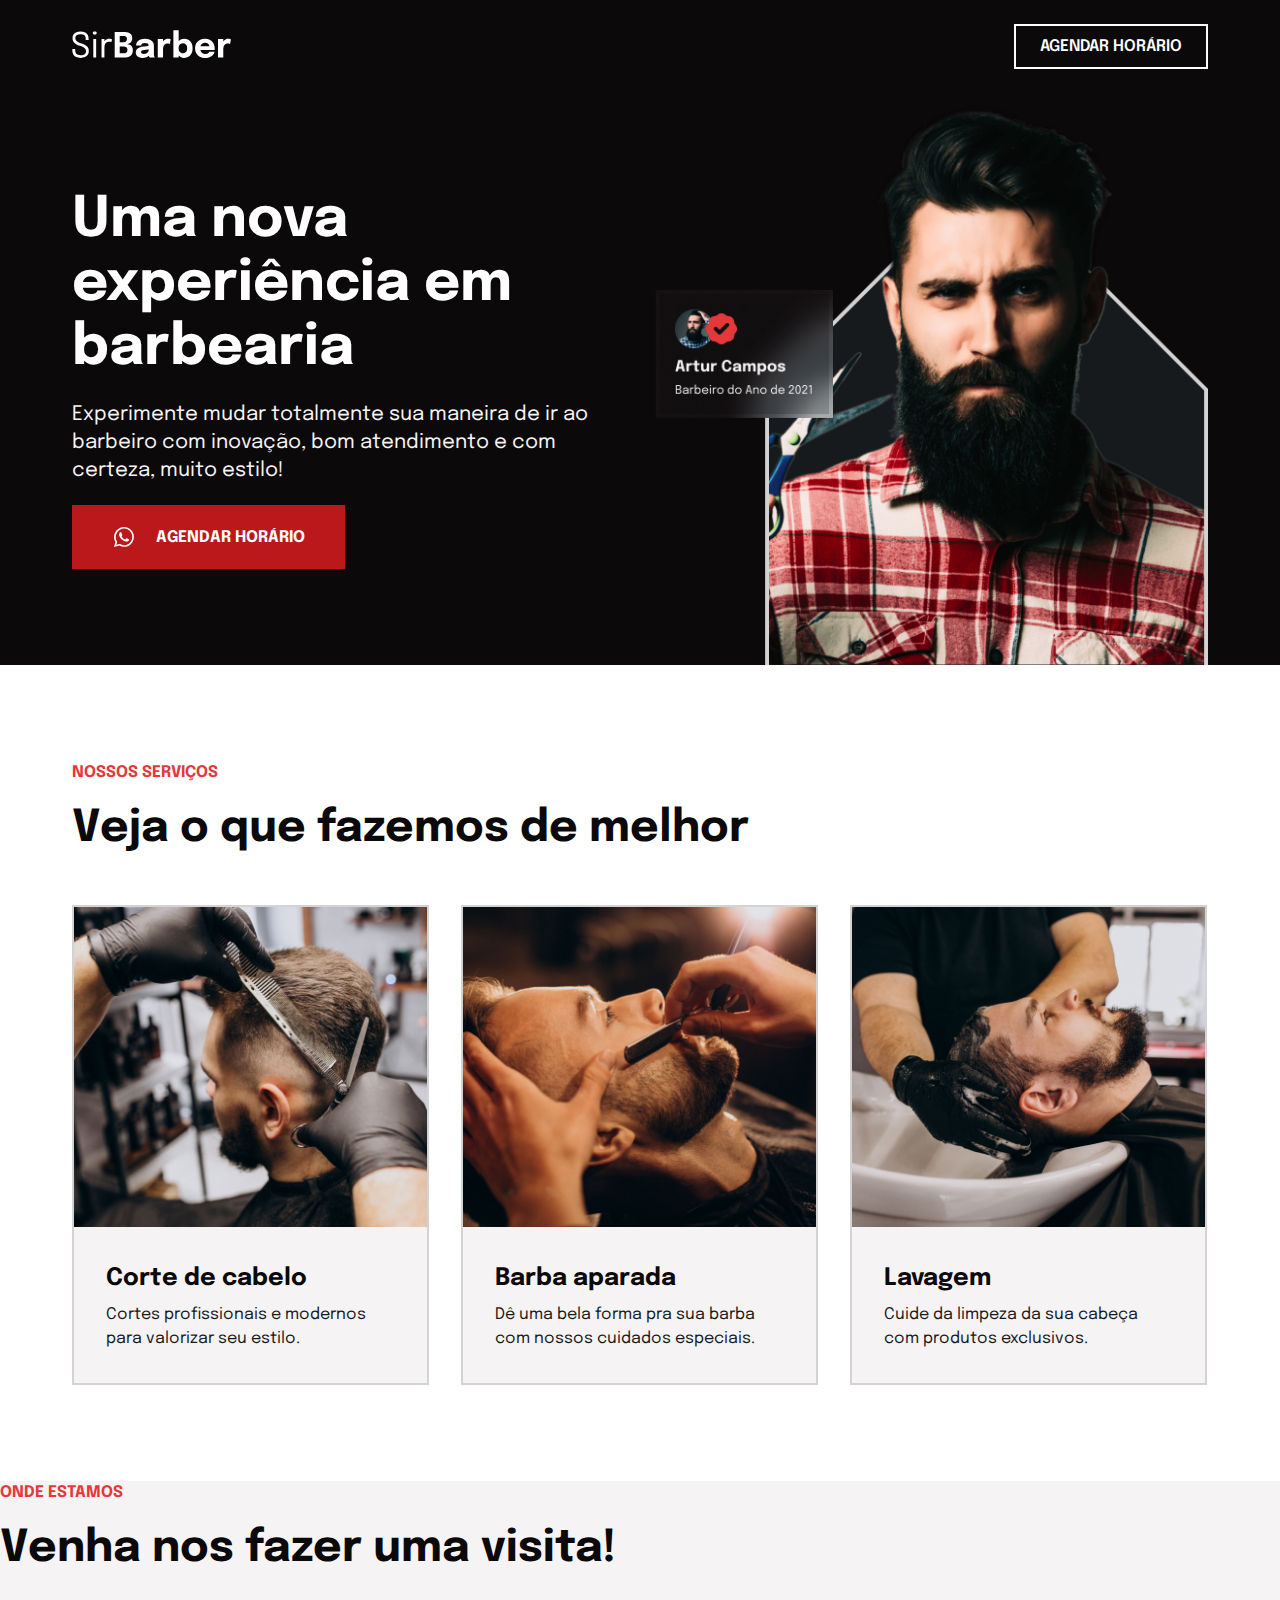
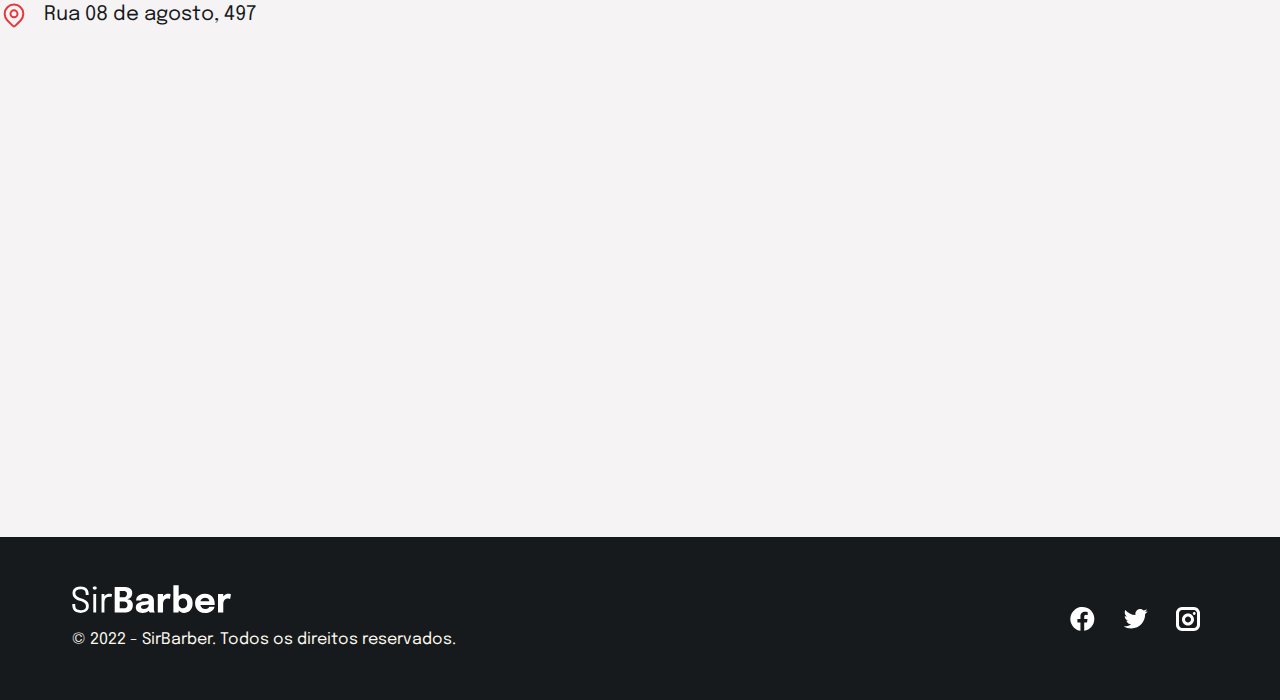
==== barber-shop/index.html @ 60335ec3 "Location section" ====
<!DOCTYPE html>
<html lang="pt-br">

<head>
  <meta charset="UTF-8">
  <meta http-equiv="X-UA-Compatible" content="IE=edge">
  <meta name="viewport" content="width=device-width, initial-scale=1.0">
  <title>Barbearia do seu Zé</title>

  <link rel="preconnect" href="https://fonts.googleapis.com">
  <link rel="preconnect" href="https://fonts.gstatic.com" crossorigin>
  <link href="https://fonts.googleapis.com/css2?family=Epilogue:wght@400;600;700&display=swap" rel="stylesheet">

  <link rel="stylesheet" href="./style.css">
</head>

<body>
  <header id="header-page">
    <div class="container header-container">
      <div class="logo-sirbarber">
        <img src="./assets/sirbarber-logo.svg" alt="SirBarber">
      </div>

      <button class="btn-outline">Agendar horário</button>
    </div>
  </header>

  <main>
    <section id="hero">
      <div class="container hero-container">
        <div class="hero-text">
          <h1 class="hero-text__title">Uma nova experiência em barbearia</h1>

          <p class="hero-text__paragraph">
            Experimente mudar totalmente sua maneira de ir ao barbeiro com inovação, bom atendimento e com certeza,
            muito estilo!
          </p>

          <button class="btn-primary">
            <img src="./assets/whatsapp.svg" alt="Ícone do WhatsApp"> Agendar horário
          </button>
        </div>

        <div class="hero-img">
          <img src="./assets/img-hero-barber-desktop.png" alt="Artur Campos barbeiro do ano de 2021">
        </div>
      </div>
    </section>

    <section id="services">
      <div class="container services-container">
        <header>
          <span class="overtitle">Nossos serviços</span>
          <h2 class="title">Veja o que fazemos de melhor</h2>
        </header>

        <div class="services-list">
          <div class="service-card">
            <img src="./assets/img-card-01-desktop.png" alt="Homem cortando o cabelo">

            <div class="service-card__text">
              <h3>Corte de cabelo</h3>
              <p>Cortes profissionais e modernos para valorizar seu estilo.</p>
            </div>
          </div>

          <div class="service-card">
            <img src="./assets/img-card-02-desktop.png" alt="Homem aparando a barba">

            <div class="service-card__text">
              <h3>Barba aparada</h3>
              <p>Dê uma bela forma pra sua barba com nossos cuidados especiais.</p>
            </div>
          </div>

          <div class="service-card">
            <img src="./assets/img-card-03-desktop.png" alt="Homem lavando o cabelo">

            <div class="service-card__text">
              <h3>Lavagem</h3>
              <p>Cuide da limpeza da sua cabeça com produtos exclusivos.</p>
            </div>
          </div>
        </div>
      </div>
    </section>

    <section id="location">
      <div class="container location-container">
        <header>
          <span class="overtitle">Onde estamos</span>
          <h2 class="title">Venha nos fazer uma visita!</h2>

          <address class="location__address">
            <img src="./assets/location.svg" alt="Ícone de localização">
            <span>Rua 08 de agosto, 497</span>
          </address>
        </header>
      </div>

      <iframe
        src="https://www.google.com/maps/embed?pb=!1m18!1m12!1m3!1d3454.3406173431495!2d-51.20865555717109!3d-30.027084432419702!2m3!1f0!2f0!3f0!3m2!1i1024!2i768!4f13.1!3m3!1m2!1s0x951979b66140cac9%3A0x43c6f4870a91e762!2sQOD%20Barber%20Shop!5e0!3m2!1spt-BR!2sbr!4v1662512844099!5m2!1spt-BR!2sbr"
        width="100%" height="500" style="border:0;" allowfullscreen="" loading="lazy"
        referrerpolicy="no-referrer-when-downgrade"></iframe>
    </section>
  </main>

  <footer id="footer-page">
    <div class="container footer-container">
      <div>
        <div class="logo-sirbarber">
          <img src="./assets/sirbarber-logo.svg" alt="SirBarber">
        </div>

        <p>&copy; 2022 - SirBarber. Todos os direitos reservados.</p>
      </div>

      <div class="social-links">
        <a href="http://facebook.com" target="_blank" rel="noopener noreferrer">
          <img src="./assets/facebook.svg" alt="Página do Facebook do SirBarber">
        </a>

        <a href="http://twitter.com" target="_blank" rel="noopener noreferrer">
          <img src="./assets/twitter.svg" alt="Página do Twiiter do SirBarber">
        </a>

        <a href="http://instagram.com" target="_blank" rel="noopener noreferrer">
          <img src="./assets/instagram.svg" alt="Página do Instagram do SirBarber">
        </a>
      </div>
    </div>
  </footer>
</body>

</html>
---- barber-shop/style.css ----
/* GLOBAL */
:root {
  font-size: 62.5%;

  --red-primary: #BA181B;
  --red-secondary: #E5383B;
  --black-primary: #0B090A;
  --black-secondary: #161A1D;
  --white-primary: #FFFFFF;
  --white-secondary: #F5F3F4;

  --color-button-hover: #D9D9D9;
}

* {
  margin: 0;
  padding: 0;
  box-sizing: border-box;
}

body {
  font-family: 'Epilogue', sans-serif;
  font-size: 1.6rem;
}

a {
  text-decoration: none;
}

button {
  font-family: 'Epilogue', sans-serif;
  font-size: 1.6rem;
  color: var(--white-primary);
  text-transform: uppercase;
  cursor: pointer;

  transition: color .3s ease-in-out,
    background-color .3s ease-in-out,
    border-color .3s ease-in-out;
}

button:hover {
  color: var(--color-button-hover);
}

.container {
  max-width: 128rem;
  margin: 0 auto;
}

.logo-sirbarber img {
  width: 16rem;
}

.overtitle {
  font-weight: 700;
  font-size: 1.6rem;
  line-height: 2.4rem;
  color: var(--red-secondary);
  text-transform: uppercase;
}

.title {
  font-weight: 700;
  font-size: 4.4rem;
  line-height: 5.6rem;
  color: var(--black-primary);
  margin-top: 1.6rem;
}


/* HEADER */
#header-page {
  background-color: var(--black-primary);
}

.header-container {
  padding: 2.4rem 7.2rem;
  display: flex;
  justify-content: space-between;
  align-items: center;
}

.btn-outline {
  padding: 1.2rem 2.4rem;
  font-weight: 600;
  border: .2rem solid var(--white-primary);
  background-color: transparent;
}

.btn-outline:hover {
  border-color: var(--color-button-hover);
}


/* MAIN */
/* HERO */
#hero {
  background-color: var(--black-primary);
}

.hero-container {
  display: flex;
  gap: 2rem;
  align-items: center;
  padding: 0 7.2rem;
}

/* left */
.hero-text {
  display: flex;
  flex-direction: column;
  align-items: flex-start;
  gap: 2rem;
  padding: 9.6rem 0;
  max-width: 55rem;
  flex: 1;
}

.hero-text__title {
  font-size: 5.6rem;
  line-height: 6.4rem;
  font-weight: 700;
  color: var(--white-primary);
}

.hero-text__paragraph {
  font-size: 2rem;
  line-height: 2.8rem;
  color: var(--white-secondary);
}

.btn-primary {
  padding: 2rem 4rem;
  font-weight: 700;
  border: none;
  background-color: var(--red-primary);

  display: flex;
  align-items: center;
  gap: 2rem;
}

.btn-primary:hover {
  background-color: #941B1D;
}

/* right */
.hero-img {
  flex: 1;
  align-self: flex-end;
}

.hero-img img {
  width: 100%;
  vertical-align: bottom;
}


/* SERVICES */
.services-container {
  padding: 9.6rem 7.2rem;
}

.services-list {
  margin-top: 4.8rem;
  display: flex;
  gap: 3.2rem;
}

/* for each card */
.service-card {
  background-color: var(--white-secondary);
  border: .2rem solid #D3D3D3;

  width: 357px;
}

.service-card img {
  width: 100%;
}

.service-card__text {
  padding: 3.2rem;
}

.service-card__text h3 {
  font-weight: 700;
  font-size: 2.4rem;
  line-height: 3.2rem;
  color: var(--black-primary);
}

.service-card__text p {
  margin-top: .8rem;
  line-height: 2.4rem;
  color: var(--black-secondary);
}


/* LOCATION */
#location {
  background-color: var(--white-secondary);
}

.location-container {
  padding: 9.6rem 7.2rem 4.8;
}

.location__address {
  display: inline-flex;
  align-items: center;
  gap: 1.6rem;
  margin-top: 2.4rem;

  font-size: 2rem;
  line-height: 2.8rem;
  font-style: normal;
  color: var(--black-secondary);
}


/* FOOTER */
#footer-page {
  background-color: var(--black-secondary);
}

.footer-container {
  padding: 4.8rem 7.2rem;

  display: flex;
  justify-content: space-between;
  align-items: center;
}

.footer-container p {
  margin-top: 1rem;
  line-height: 2.4rem;
  color: #FFFAF1;
}

.footer-container .social-links {
  display: inline-flex;
  gap: 1.3rem;
}

.footer-container .social-links a {
  width: 4rem;
  height: 4rem;
}
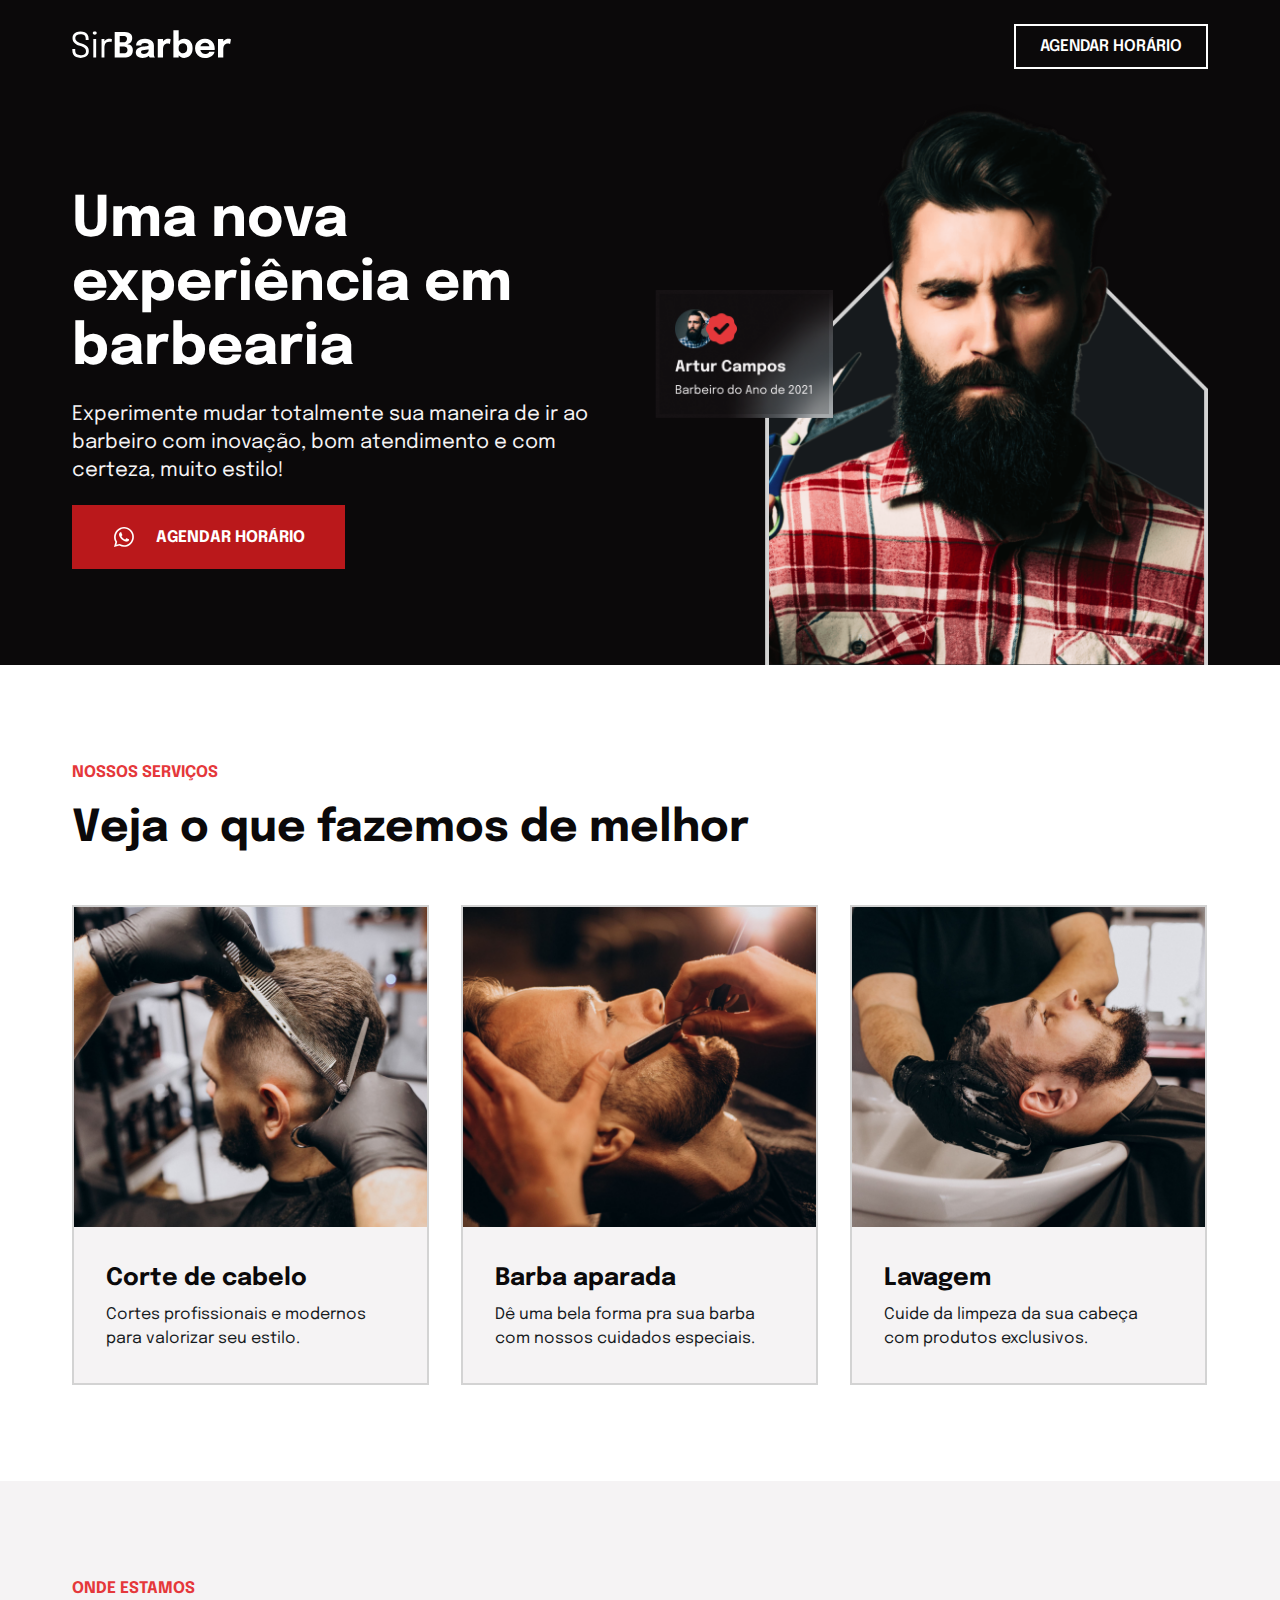
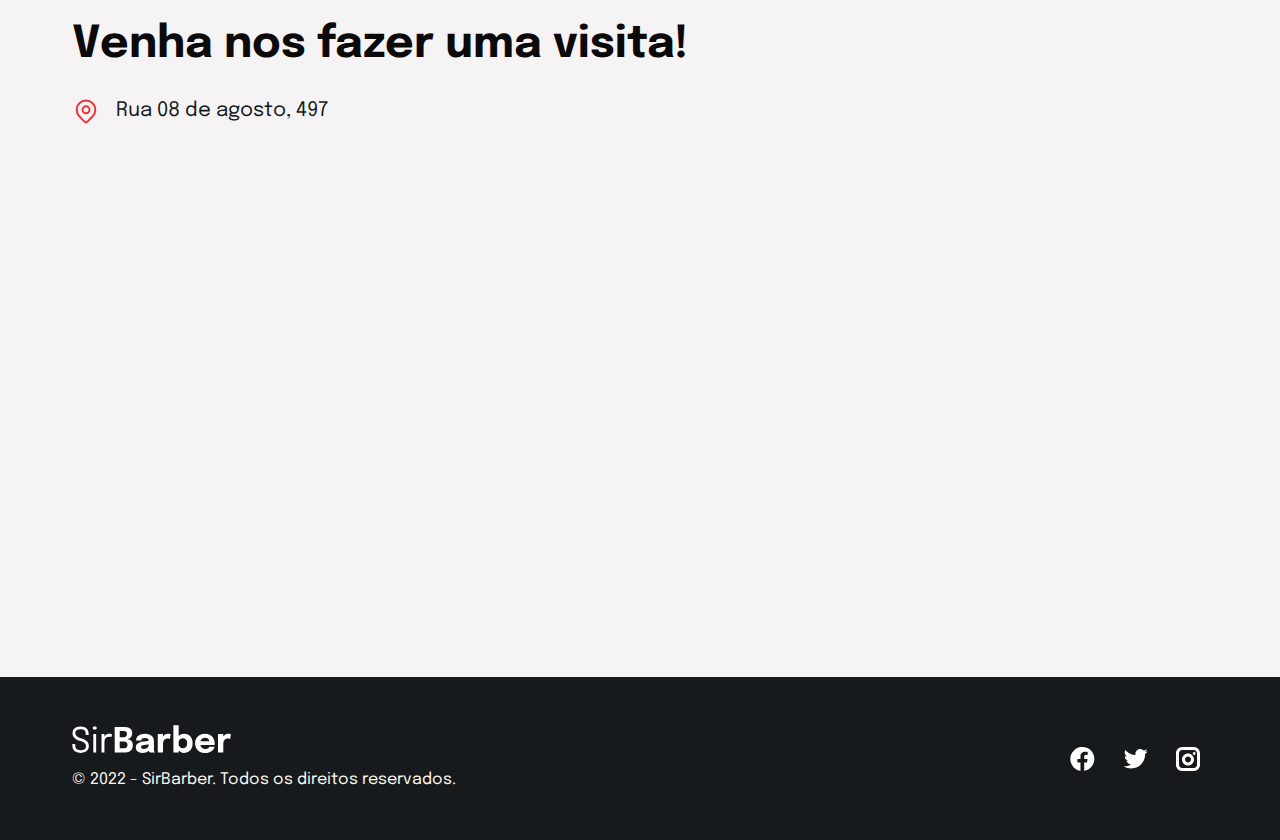
==== commit d95e6f5e: "Add link para marcar horário" ====
--- a/barber-shop/index.html
+++ b/barber-shop/index.html
@@ -21,7 +21,10 @@
         <img src="./assets/sirbarber-logo.svg" alt="SirBarber">
       </div>
 
-      <button class="btn-outline">Agendar horário</button>
+      <a class="btn btn-outline" target="_blank"
+        href="http://wa.me/send?phone=5551987654321&text=Ol%C3%A1,%20gostaria%20de%20agendar%20um%20hor%C3%A1rio!">
+        Agendar horário
+      </a>
     </div>
   </header>
 
@@ -36,9 +39,10 @@
             muito estilo!
           </p>
 
-          <button class="btn-primary">
+          <a class="btn btn-primary" target="_blank"
+            href="http://wa.me/send?phone=5551987654321&text=Ol%C3%A1,%20gostaria%20de%20agendar%20um%20hor%C3%A1rio!">
             <img src="./assets/whatsapp.svg" alt="Ícone do WhatsApp"> Agendar horário
-          </button>
+          </a>
         </div>
 
         <div class="hero-img">
--- a/barber-shop/style.css
+++ b/barber-shop/style.css
@@ -27,7 +27,7 @@
   text-decoration: none;
 }
 
-button {
+.btn {
   font-family: 'Epilogue', sans-serif;
   font-size: 1.6rem;
   color: var(--white-primary);
@@ -39,7 +39,7 @@
     border-color .3s ease-in-out;
 }
 
-button:hover {
+.btn:hover {
   color: var(--color-button-hover);
 }
 
@@ -204,7 +204,7 @@
 }
 
 .location-container {
-  padding: 9.6rem 7.2rem 4.8;
+  padding: 9.6rem 7.2rem 4.8rem;
 }
 
 .location__address {
@@ -219,6 +219,9 @@
   color: var(--black-secondary);
 }
 
+#location iframe {
+  vertical-align: bottom;
+}
 
 /* FOOTER */
 #footer-page {
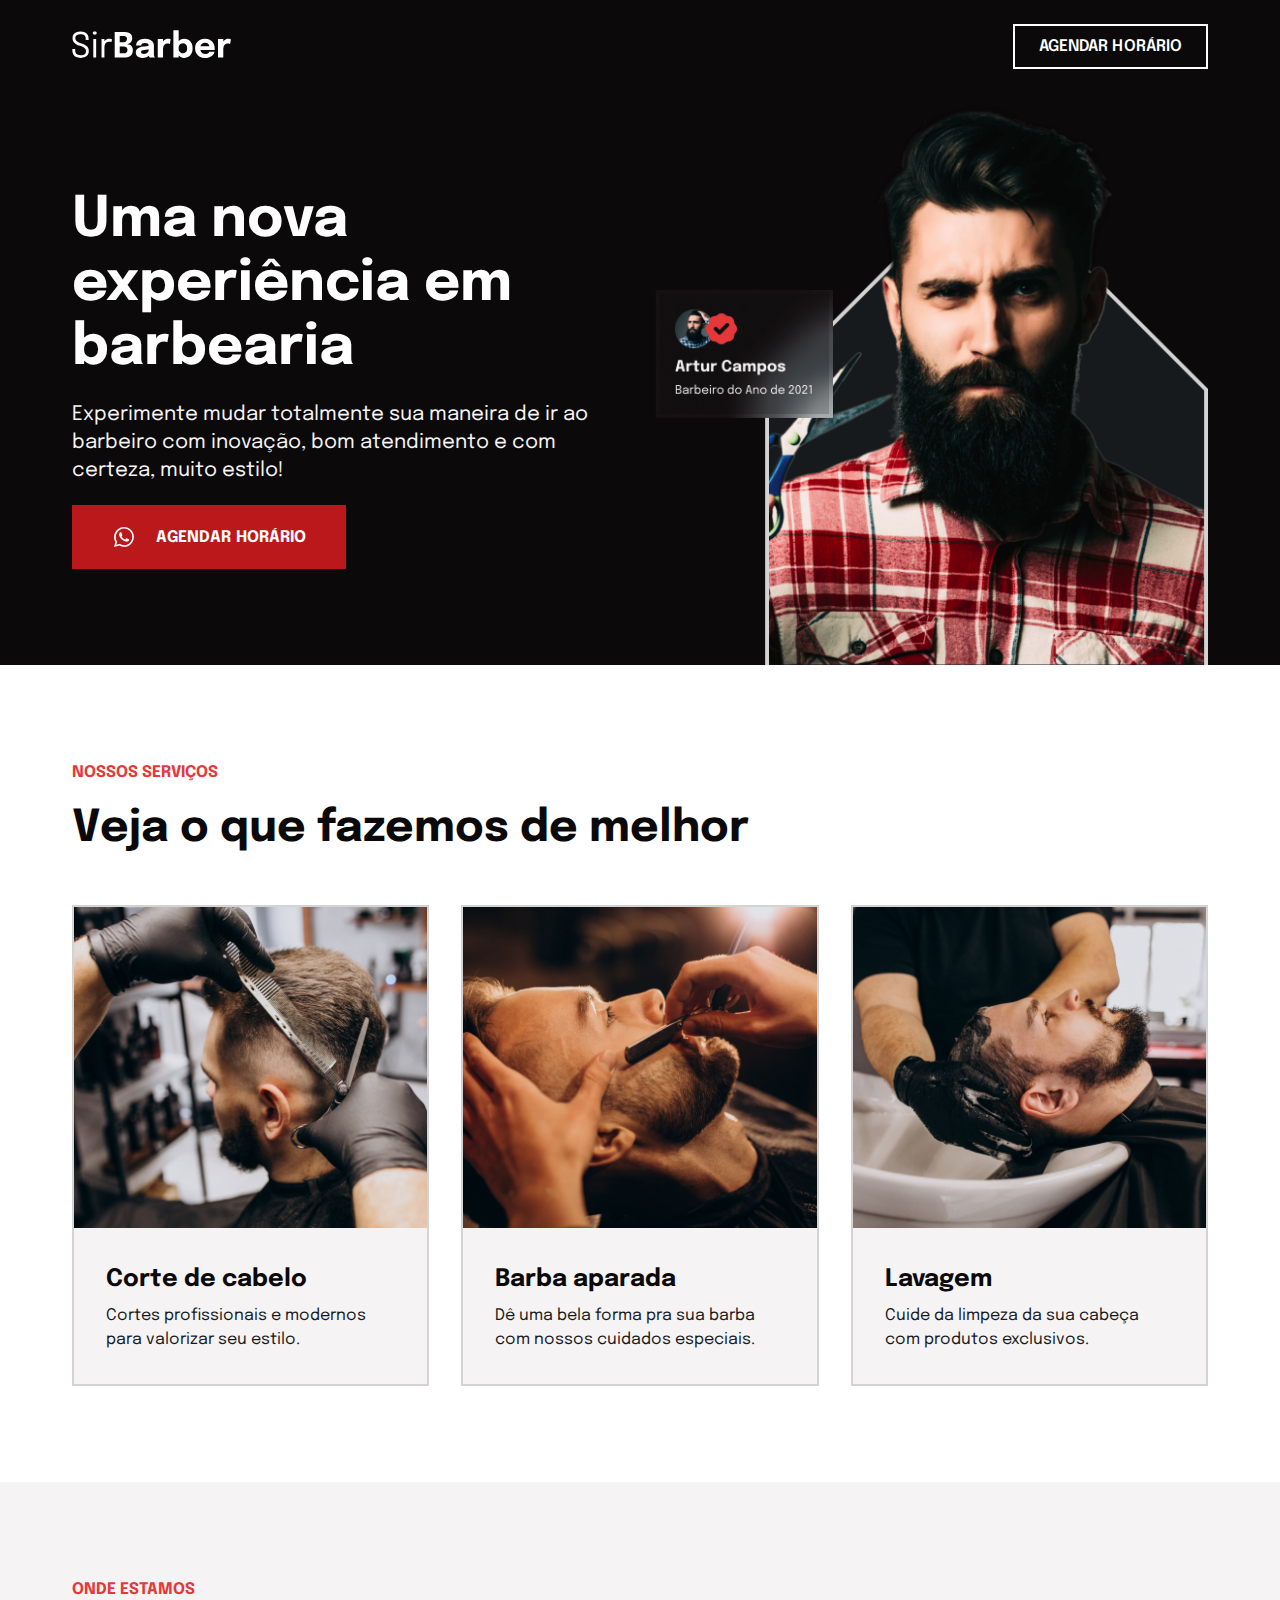
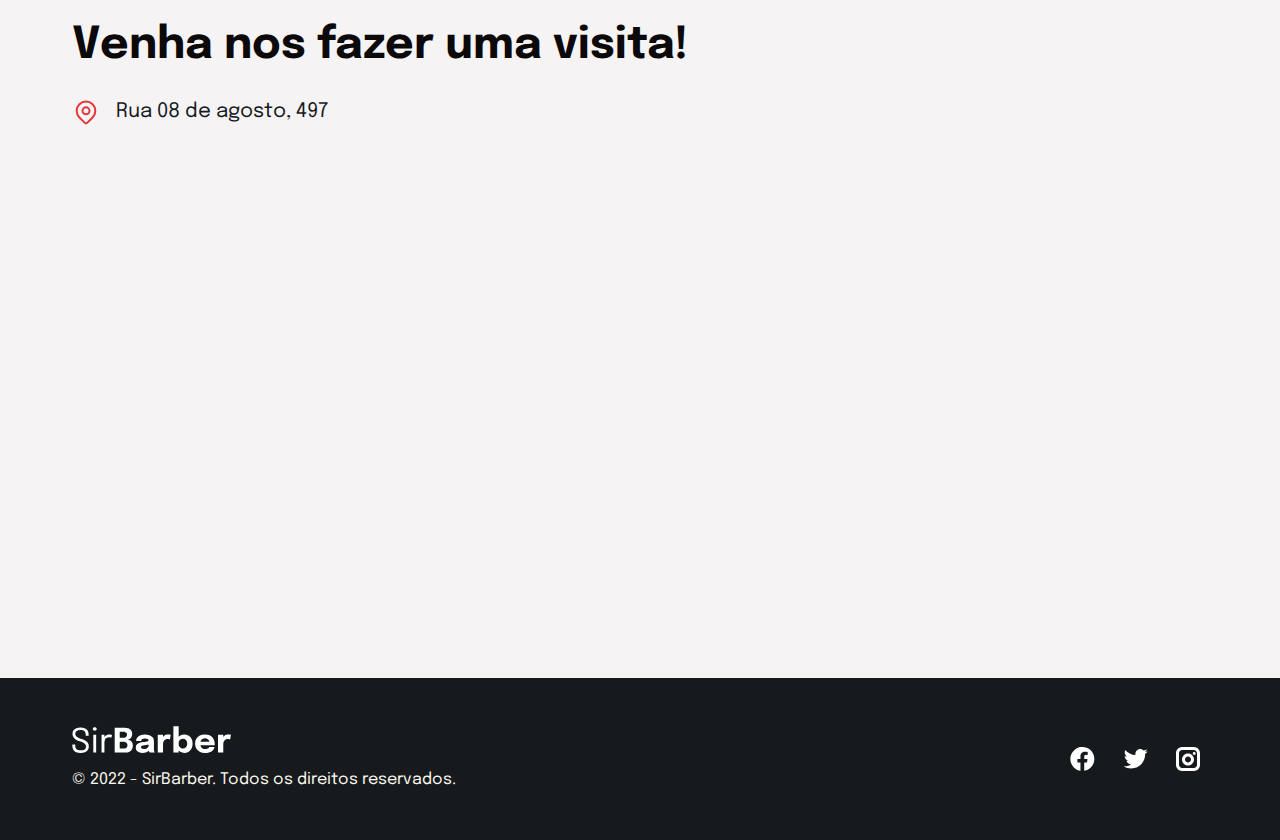
==== commit 65a365e1: "Responsive" ====
--- a/barber-shop/index.html
+++ b/barber-shop/index.html
@@ -6,12 +6,14 @@
   <meta http-equiv="X-UA-Compatible" content="IE=edge">
   <meta name="viewport" content="width=device-width, initial-scale=1.0">
   <title>Barbearia do seu Zé</title>
+  <link rel="shortcut icon" href="./assets/favicon.png" type="image/x-icon">
 
   <link rel="preconnect" href="https://fonts.googleapis.com">
   <link rel="preconnect" href="https://fonts.gstatic.com" crossorigin>
   <link href="https://fonts.googleapis.com/css2?family=Epilogue:wght@400;600;700&display=swap" rel="stylesheet">
 
   <link rel="stylesheet" href="./style.css">
+  <link rel="stylesheet" href="./responsive.css">
 </head>
 
 <body>
--- a/barber-shop/style.css
+++ b/barber-shop/style.css
@@ -30,6 +30,7 @@
 .btn {
   font-family: 'Epilogue', sans-serif;
   font-size: 1.6rem;
+  letter-spacing: 0.005em;
   color: var(--white-primary);
   text-transform: uppercase;
   cursor: pointer;
@@ -165,6 +166,7 @@
 .services-list {
   margin-top: 4.8rem;
   display: flex;
+  justify-content: center;
   gap: 3.2rem;
 }
 
@@ -173,7 +175,7 @@
   background-color: var(--white-secondary);
   border: .2rem solid #D3D3D3;
 
-  width: 357px;
+  width: 36rem;
 }
 
 .service-card img {
@@ -234,6 +236,7 @@
   display: flex;
   justify-content: space-between;
   align-items: center;
+  gap: 2rem;
 }
 
 .footer-container p {
--- a/barber-shop/responsive.css
+++ b/barber-shop/responsive.css
@@ -0,0 +1,140 @@
+/* 1024px */
+@media (max-width: 64rem) {
+  .hero-container {
+    flex-direction: column;
+  }
+
+  .hero-text {
+    align-items: center;
+    text-align: center;
+    gap: 2.5rem;
+    padding: 4.8rem 0;
+  }
+
+  .hero-img {
+    display: flex;
+    justify-content: center;
+    align-self: center;
+    width: 65%;
+  }
+}
+
+/* 900px */
+@media (max-width: 56.25rem) {
+
+  /* SERVICES */
+  .services-list {
+    flex-wrap: wrap;
+  }
+
+  .service-card {
+    width: 65%;
+    min-width: 32rem;
+  }
+}
+
+/* 768px */
+@media (max-width: 48rem) {
+
+  /* CONTAINERS */
+  .header-container {
+    padding: 2.4rem 4.8rem;
+  }
+
+  .hero-container {
+    padding: 0 4.8rem;
+  }
+
+  .services-container {
+    padding: 7.2rem 4.8rem;
+  }
+
+  .location-container {
+    padding: 7.2rem 4.8rem 2.4rem;
+  }
+
+
+  /* GENERAL */
+  .overtitle {
+    font-size: 1.2rem;
+    line-height: 1.6rem;
+  }
+
+  .title {
+    font-size: 2.8rem;
+    line-height: 3.6rem;
+  }
+
+  /* LOCATION */
+  .location__address {
+    font-size: 1.6rem;
+    line-height: 2.4rem;
+  }
+}
+
+/* 500px */
+@media (max-width: 31.25rem) {
+
+  /* HEADER */
+  .header-container {
+    padding: 2rem;
+  }
+
+  .header-container .logo-sirbarber img {
+    width: 9rem;
+  }
+
+  .btn-outline {
+    font-size: 1.4rem;
+    line-height: 2rem;
+  }
+
+
+  /* HERO */
+  .hero-container {
+    padding: 0 2rem;
+  }
+
+  .hero-text__title {
+    font-size: 3.2rem;
+    line-height: 4.0rem;
+  }
+
+  .hero-text__paragraph {
+    font-size: 1.6rem;
+    line-height: 2.4rem;
+  }
+
+  .hero-img {
+    width: 100%;
+  }
+
+
+  /* SERVICES */
+  .services-container {
+    padding: 4.8rem 2rem;
+  }
+
+  .service-card {
+    min-width: 28rem;
+    width: 100%;
+  }
+
+
+  /* LOCATION  */
+  .location-container {
+    padding: 4.8rem 2rem 2rem;
+  }
+
+  #location iframe {
+    height: 35rem;
+  }
+
+  /* FOOTER */
+  .footer-container {
+    padding: 4.8rem 2rem;
+
+    flex-direction: column;
+    text-align: center;
+  }
+}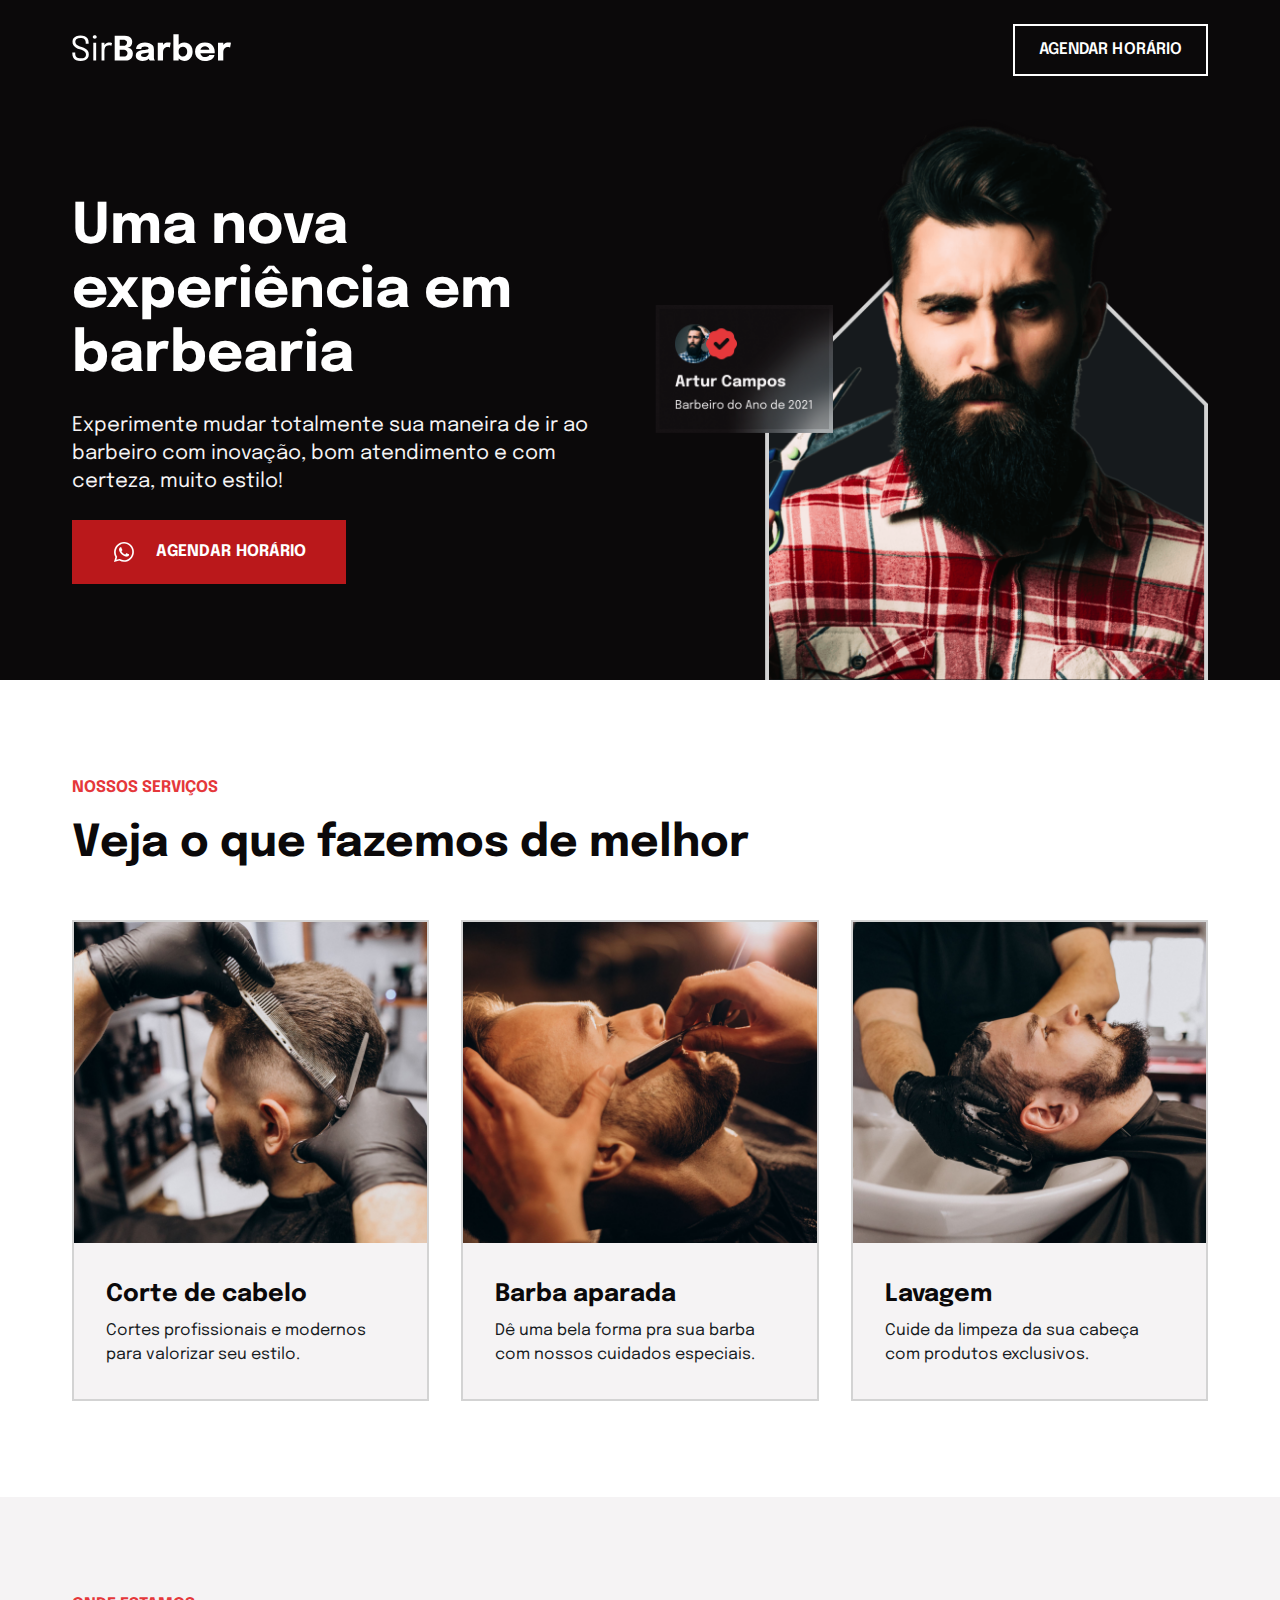
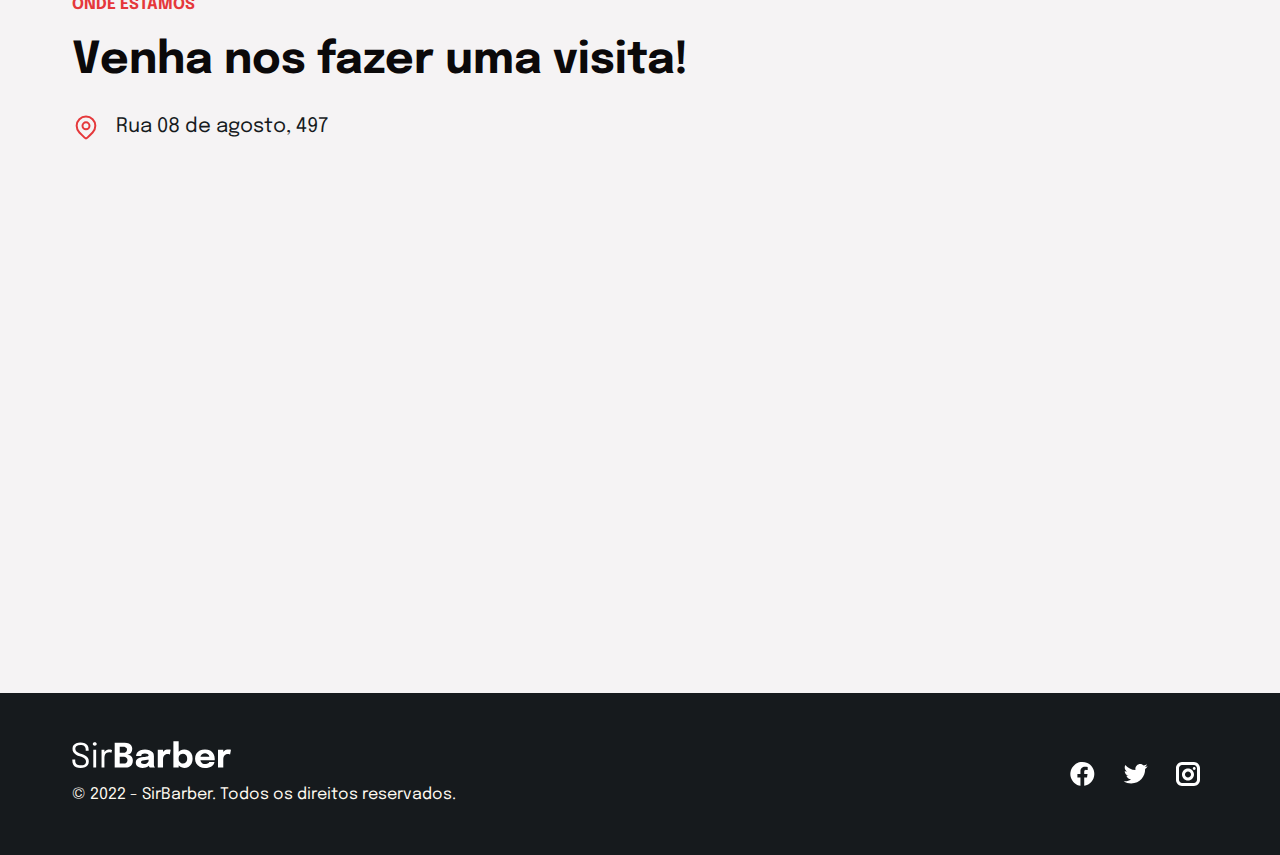
==== commit f845fc13: "update title SirBarber" ====
--- a/barber-shop/index.html
+++ b/barber-shop/index.html
@@ -5,7 +5,7 @@
   <meta charset="UTF-8">
   <meta http-equiv="X-UA-Compatible" content="IE=edge">
   <meta name="viewport" content="width=device-width, initial-scale=1.0">
-  <title>Barbearia do seu Zé</title>
+  <title>SirBarber - Uma nova experiência em barbearia</title>
   <link rel="shortcut icon" href="./assets/favicon.png" type="image/x-icon">
 
   <link rel="preconnect" href="https://fonts.googleapis.com">
@@ -13,13 +13,13 @@
   <link href="https://fonts.googleapis.com/css2?family=Epilogue:wght@400;600;700&display=swap" rel="stylesheet">
 
   <link rel="stylesheet" href="./style.css">
-  <link rel="stylesheet" href="./responsive.css">
+  <link rel="stylesheet" href="../global/responsive.css">
 </head>
 
 <body>
   <header id="header-page">
     <div class="container header-container">
-      <div class="logo-sirbarber">
+      <div class="logo-product">
         <img src="./assets/sirbarber-logo.svg" alt="SirBarber">
       </div>
 
@@ -43,7 +43,7 @@
 
           <a class="btn btn-primary" target="_blank"
             href="http://wa.me/send?phone=5551987654321&text=Ol%C3%A1,%20gostaria%20de%20agendar%20um%20hor%C3%A1rio!">
-            <img src="./assets/whatsapp.svg" alt="Ícone do WhatsApp"> Agendar horário
+            <img src="../global/assets/whatsapp.svg" alt="Ícone do WhatsApp"> Agendar horário
           </a>
         </div>
 
@@ -114,7 +114,7 @@
   <footer id="footer-page">
     <div class="container footer-container">
       <div>
-        <div class="logo-sirbarber">
+        <div class="logo-product">
           <img src="./assets/sirbarber-logo.svg" alt="SirBarber">
         </div>
 
@@ -123,15 +123,15 @@
 
       <div class="social-links">
         <a href="http://facebook.com" target="_blank" rel="noopener noreferrer">
-          <img src="./assets/facebook.svg" alt="Página do Facebook do SirBarber">
+          <img src="../global/assets/facebook.svg" alt="Página do Facebook do SirBarber">
         </a>
 
         <a href="http://twitter.com" target="_blank" rel="noopener noreferrer">
-          <img src="./assets/twitter.svg" alt="Página do Twiiter do SirBarber">
+          <img src="../global/assets/twitter.svg" alt="Página do Twiiter do SirBarber">
         </a>
 
         <a href="http://instagram.com" target="_blank" rel="noopener noreferrer">
-          <img src="./assets/instagram.svg" alt="Página do Instagram do SirBarber">
+          <img src="../global/assets/instagram.svg" alt="Página do Instagram do SirBarber">
         </a>
       </div>
     </div>
--- a/barber-shop/style.css
+++ b/barber-shop/style.css
@@ -30,6 +30,7 @@
 .btn {
   font-family: 'Epilogue', sans-serif;
   font-size: 1.6rem;
+  line-height: 2.4rem;
   letter-spacing: 0.005em;
   color: var(--white-primary);
   text-transform: uppercase;
@@ -49,7 +50,7 @@
   margin: 0 auto;
 }
 
-.logo-sirbarber img {
+.logo-product img {
   width: 16rem;
 }
 
@@ -112,7 +113,7 @@
   display: flex;
   flex-direction: column;
   align-items: flex-start;
-  gap: 2rem;
+  gap: 2.4rem;
   padding: 9.6rem 0;
   max-width: 55rem;
   flex: 1;
--- a/global/responsive.css
+++ b/global/responsive.css
@@ -0,0 +1,160 @@
+/* 1024px */
+@media (max-width: 64rem) {
+  .hero-container {
+    flex-direction: column;
+    padding: 0 7.2rem;
+  }
+
+  .hero-text {
+    align-items: center;
+    text-align: center;
+    padding: 4.8rem 0;
+  }
+
+  .hero-img {
+    align-self: center;
+    width: 65%;
+  }
+}
+
+/* 900px */
+@media (max-width: 56.25rem) {
+
+  /* SERVICES */
+  .services-list {
+    flex-wrap: wrap;
+  }
+
+  .service-card {
+    width: 65%;
+    min-width: 32rem;
+  }
+}
+
+/* 768px */
+@media (max-width: 48rem) {
+
+  /* CONTAINERS */
+  .header-container {
+    padding: 2.4rem 4.8rem;
+  }
+
+  .hero-container {
+    padding: 0 4.8rem;
+  }
+
+  .services-container {
+    padding: 7.2rem 4.8rem;
+  }
+
+  .location-container {
+    padding: 7.2rem 4.8rem 2.4rem;
+  }
+
+
+  /* GENERAL */
+  .overtitle {
+    font-size: 1.2rem;
+    line-height: 1.6rem;
+  }
+
+  .title {
+    font-size: 2.8rem;
+    line-height: 3.6rem;
+  }
+
+  /* LOCATION */
+  .location__address {
+    font-size: 1.6rem;
+    line-height: 2.4rem;
+  }
+}
+
+/* 500px */
+@media (max-width: 31.25rem) {
+
+  /* HEADER */
+  .header-container {
+    padding: 2rem;
+  }
+
+  .header-container .logo-product img {
+    width: 11rem;
+  }
+
+  .btn-outline {
+    font-size: 1.4rem;
+    line-height: 2rem;
+  }
+
+
+  /* HERO */
+  .hero-container {
+    padding: 0 2rem;
+  }
+
+  .hero-text__title {
+    font-size: 3.2rem;
+    line-height: 4.0rem;
+  }
+
+  .hero-text__paragraph {
+    font-size: 1.6rem;
+    line-height: 2.4rem;
+  }
+
+  .hero-img {
+    width: 100%;
+  }
+
+
+  /* SERVICES */
+  .services-container {
+    padding: 4.8rem 2rem;
+  }
+
+  .service-card {
+    min-width: 28rem;
+    width: 100%;
+  }
+
+
+  /* LOCATION  */
+  .location-container {
+    padding: 4.8rem 2rem 2rem;
+  }
+
+  #location iframe {
+    height: 35rem;
+  }
+
+  /* FOOTER */
+  .footer-container {
+    padding: 4.8rem 2rem;
+
+    flex-direction: column;
+    text-align: center;
+  }
+}
+
+/* 375px */
+@media (max-width: 23.4rem) {
+
+  /* HEADER */
+  .header-container {
+    padding: 2rem;
+    flex-direction: column;
+    gap: 1rem;
+  }
+
+  .header-container .logo-product img {
+    width: 16rem;
+  }
+
+
+  /* HERO */
+  .btn-primary {
+    font-size: 1.4rem;
+    line-height: 2rem;
+  }
+}